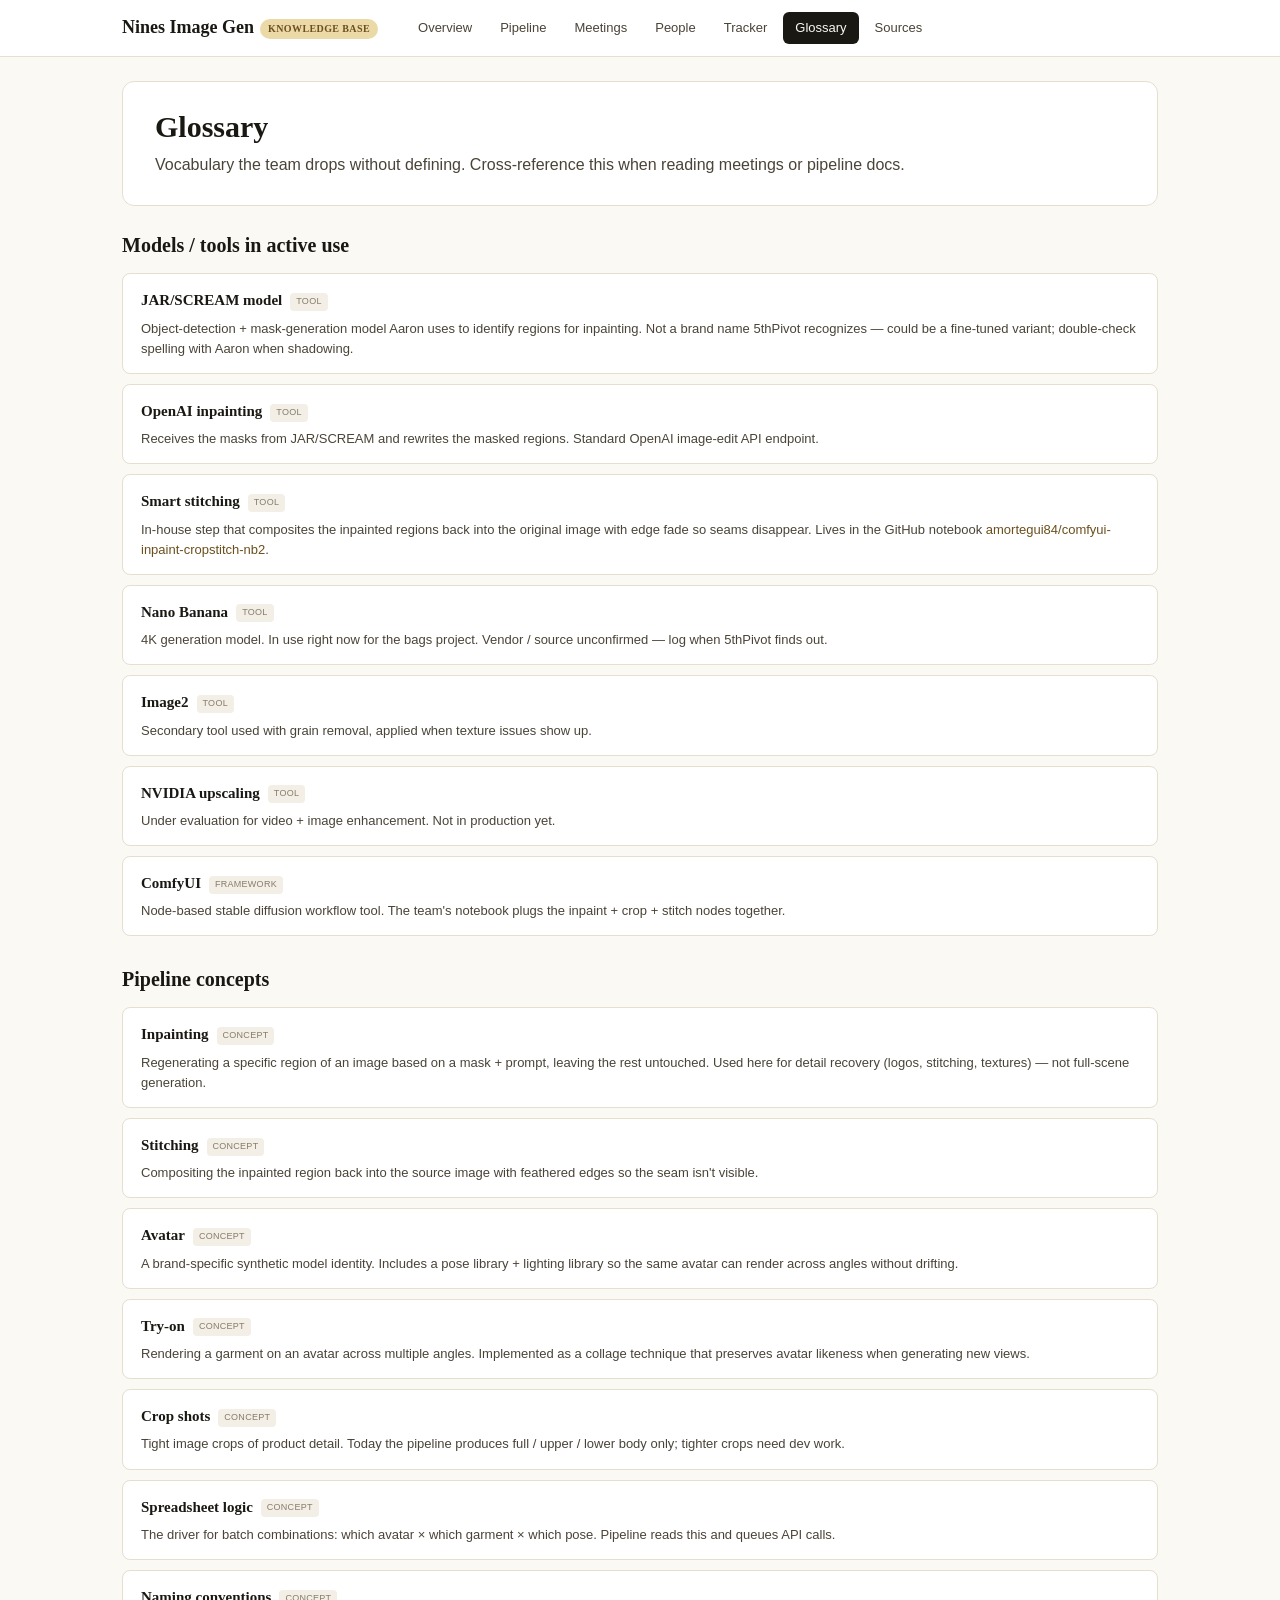
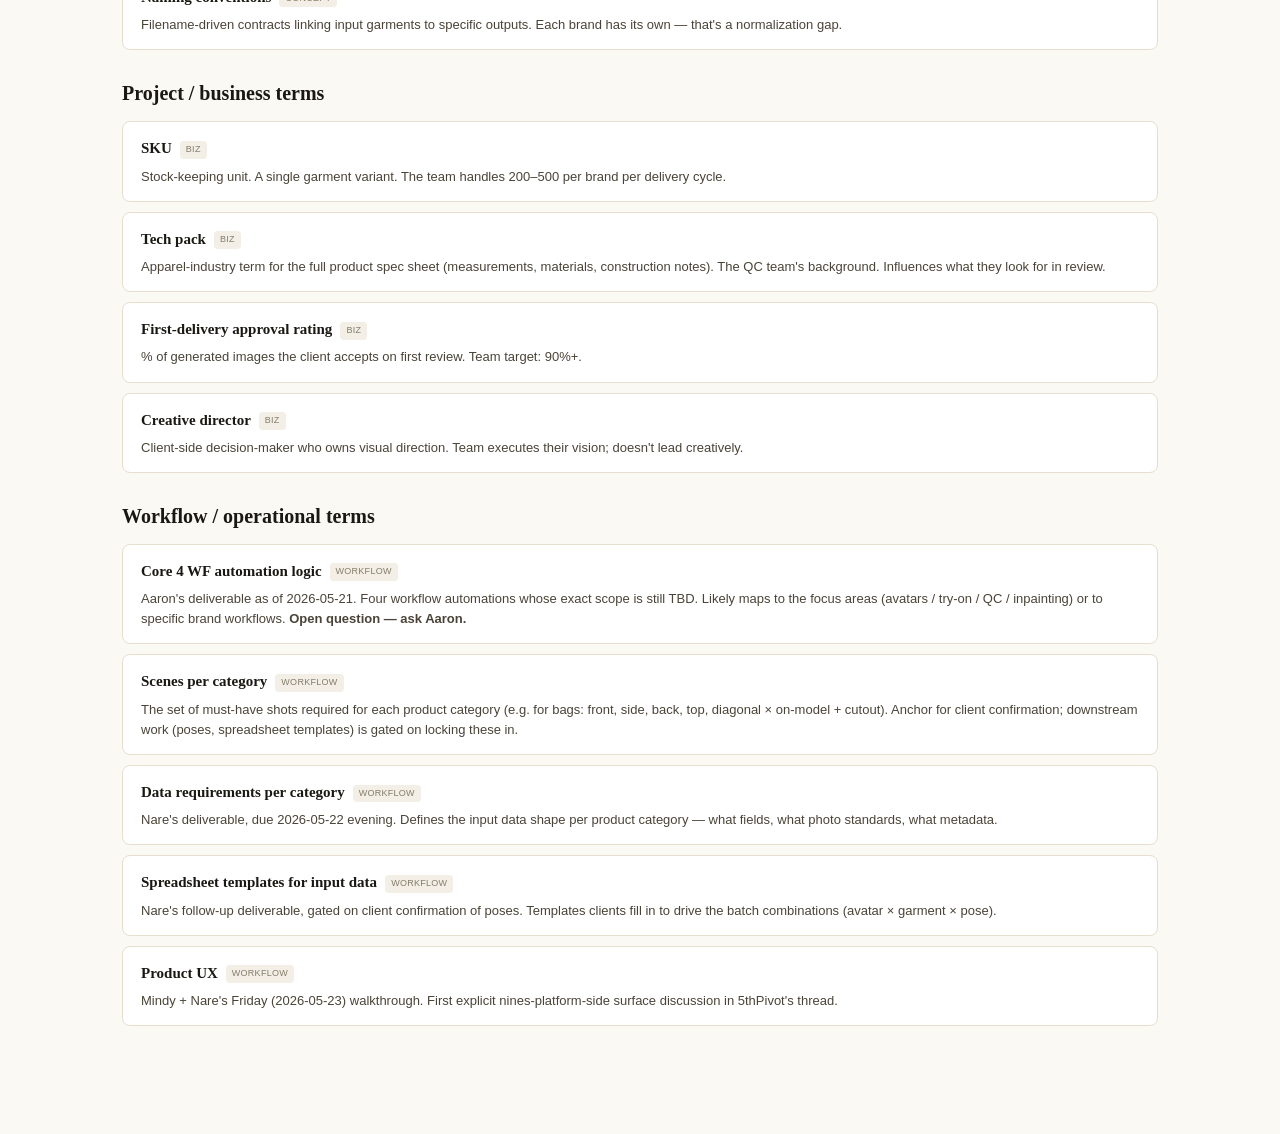
==== docs/glossary.html @ 3734b0fa "Initial commit: nines-image-gen knowledge base + Pages site" ====
<!doctype html>
<html lang="en">
<head>
<meta charset="utf-8">
<meta name="viewport" content="width=device-width,initial-scale=1">
<title>Nines Image Gen — Glossary</title>
<link rel="stylesheet" href="assets/styles.css">
</head>
<body>

<header class="topbar"><div class="topbar-inner">
  <span class="brand">Nines Image Gen<span class="brand-tag">Knowledge base</span></span>
  <nav class="nav">
    <a href="index.html">Overview</a>
    <a href="pipeline.html">Pipeline</a>
    <a href="meetings.html">Meetings</a>
    <a href="people.html">People</a>
    <a href="tracker.html">Tracker</a>
    <a href="glossary.html" class="active">Glossary</a>
    <a href="sources.html">Sources</a>
  </nav>
</div></header>

<main class="page">

<div class="hero">
  <h1>Glossary</h1>
  <p class="lede">Vocabulary the team drops without defining. Cross-reference this when reading meetings or pipeline docs.</p>
</div>

<section>
  <h2>Models / tools in active use</h2>

  <div class="term">
    <span class="name">JAR/SCREAM model<span class="name-tag">tool</span></span>
    <p>Object-detection + mask-generation model Aaron uses to identify regions for inpainting. Not a brand name 5thPivot recognizes — could be a fine-tuned variant; double-check spelling with Aaron when shadowing.</p>
  </div>

  <div class="term">
    <span class="name">OpenAI inpainting<span class="name-tag">tool</span></span>
    <p>Receives the masks from JAR/SCREAM and rewrites the masked regions. Standard OpenAI image-edit API endpoint.</p>
  </div>

  <div class="term">
    <span class="name">Smart stitching<span class="name-tag">tool</span></span>
    <p>In-house step that composites the inpainted regions back into the original image with edge fade so seams disappear. Lives in the GitHub notebook <a href="https://github.com/amortegui84/comfyui-inpaint-cropstitch-nb2" target="_blank">amortegui84/comfyui-inpaint-cropstitch-nb2</a>.</p>
  </div>

  <div class="term">
    <span class="name">Nano Banana<span class="name-tag">tool</span></span>
    <p>4K generation model. In use right now for the bags project. Vendor / source unconfirmed — log when 5thPivot finds out.</p>
  </div>

  <div class="term">
    <span class="name">Image2<span class="name-tag">tool</span></span>
    <p>Secondary tool used with grain removal, applied when texture issues show up.</p>
  </div>

  <div class="term">
    <span class="name">NVIDIA upscaling<span class="name-tag">tool</span></span>
    <p>Under evaluation for video + image enhancement. Not in production yet.</p>
  </div>

  <div class="term">
    <span class="name">ComfyUI<span class="name-tag">framework</span></span>
    <p>Node-based stable diffusion workflow tool. The team's notebook plugs the inpaint + crop + stitch nodes together.</p>
  </div>
</section>

<section>
  <h2>Pipeline concepts</h2>

  <div class="term">
    <span class="name">Inpainting<span class="name-tag">concept</span></span>
    <p>Regenerating a specific region of an image based on a mask + prompt, leaving the rest untouched. Used here for detail recovery (logos, stitching, textures) — not full-scene generation.</p>
  </div>

  <div class="term">
    <span class="name">Stitching<span class="name-tag">concept</span></span>
    <p>Compositing the inpainted region back into the source image with feathered edges so the seam isn't visible.</p>
  </div>

  <div class="term">
    <span class="name">Avatar<span class="name-tag">concept</span></span>
    <p>A brand-specific synthetic model identity. Includes a pose library + lighting library so the same avatar can render across angles without drifting.</p>
  </div>

  <div class="term">
    <span class="name">Try-on<span class="name-tag">concept</span></span>
    <p>Rendering a garment on an avatar across multiple angles. Implemented as a collage technique that preserves avatar likeness when generating new views.</p>
  </div>

  <div class="term">
    <span class="name">Crop shots<span class="name-tag">concept</span></span>
    <p>Tight image crops of product detail. Today the pipeline produces full / upper / lower body only; tighter crops need dev work.</p>
  </div>

  <div class="term">
    <span class="name">Spreadsheet logic<span class="name-tag">concept</span></span>
    <p>The driver for batch combinations: which avatar × which garment × which pose. Pipeline reads this and queues API calls.</p>
  </div>

  <div class="term">
    <span class="name">Naming conventions<span class="name-tag">concept</span></span>
    <p>Filename-driven contracts linking input garments to specific outputs. Each brand has its own — that's a normalization gap.</p>
  </div>
</section>

<section>
  <h2>Project / business terms</h2>

  <div class="term">
    <span class="name">SKU<span class="name-tag">biz</span></span>
    <p>Stock-keeping unit. A single garment variant. The team handles 200–500 per brand per delivery cycle.</p>
  </div>

  <div class="term">
    <span class="name">Tech pack<span class="name-tag">biz</span></span>
    <p>Apparel-industry term for the full product spec sheet (measurements, materials, construction notes). The QC team's background. Influences what they look for in review.</p>
  </div>

  <div class="term">
    <span class="name">First-delivery approval rating<span class="name-tag">biz</span></span>
    <p>% of generated images the client accepts on first review. Team target: 90%+.</p>
  </div>

  <div class="term">
    <span class="name">Creative director<span class="name-tag">biz</span></span>
    <p>Client-side decision-maker who owns visual direction. Team executes their vision; doesn't lead creatively.</p>
  </div>
</section>

<section>
  <h2>Workflow / operational terms</h2>

  <div class="term">
    <span class="name">Core 4 WF automation logic<span class="name-tag">workflow</span></span>
    <p>Aaron's deliverable as of 2026-05-21. Four workflow automations whose exact scope is still TBD. Likely maps to the focus areas (avatars / try-on / QC / inpainting) or to specific brand workflows. <strong>Open question — ask Aaron.</strong></p>
  </div>

  <div class="term">
    <span class="name">Scenes per category<span class="name-tag">workflow</span></span>
    <p>The set of must-have shots required for each product category (e.g. for bags: front, side, back, top, diagonal × on-model + cutout). Anchor for client confirmation; downstream work (poses, spreadsheet templates) is gated on locking these in.</p>
  </div>

  <div class="term">
    <span class="name">Data requirements per category<span class="name-tag">workflow</span></span>
    <p>Nare's deliverable, due 2026-05-22 evening. Defines the input data shape per product category — what fields, what photo standards, what metadata.</p>
  </div>

  <div class="term">
    <span class="name">Spreadsheet templates for input data<span class="name-tag">workflow</span></span>
    <p>Nare's follow-up deliverable, gated on client confirmation of poses. Templates clients fill in to drive the batch combinations (avatar × garment × pose).</p>
  </div>

  <div class="term">
    <span class="name">Product UX<span class="name-tag">workflow</span></span>
    <p>Mindy + Nare's Friday (2026-05-23) walkthrough. First explicit nines-platform-side surface discussion in 5thPivot's thread.</p>
  </div>
</section>

</main>
</body>
</html>
---- docs/assets/styles.css ----
:root {
  --bg: #fbf9f4;
  --bg-card: #ffffff;
  --bg-muted: #f3efe6;
  --border: #e6dfd0;
  --border-strong: #d4ccba;
  --ink: #1a1812;
  --ink-soft: #4a4438;
  --ink-mute: #847c6a;
  --accent: #6b4f1d;
  --accent-soft: #ecd9a8;
  --green: #2f7d3a;
  --green-bg: #e3f1d8;
  --amber: #b8740e;
  --amber-bg: #fbecc4;
  --red: #b1352c;
  --red-bg: #f5d8d3;
  --blue: #1e567a;
  --blue-bg: #d8e8f1;
  --gray-bg: #ece7da;
}

* { box-sizing: border-box; }

html, body {
  margin: 0;
  background: var(--bg);
  color: var(--ink);
  font-family: -apple-system, BlinkMacSystemFont, "Segoe UI", Roboto, sans-serif;
  font-size: 15px;
  line-height: 1.55;
}

a { color: var(--accent); text-decoration: none; }
a:hover { text-decoration: underline; }

.serif {
  font-family: "Iowan Old Style", "Palatino Linotype", Palatino, serif;
}

.page {
  max-width: 1100px;
  margin: 0 auto;
  padding: 24px 32px 80px;
}

/* Nav */
.topbar {
  background: var(--bg-card);
  border-bottom: 1px solid var(--border);
  position: sticky;
  top: 0;
  z-index: 10;
  backdrop-filter: blur(8px);
}
.topbar-inner {
  max-width: 1100px;
  margin: 0 auto;
  padding: 12px 32px;
  display: flex;
  align-items: center;
  gap: 20px;
  flex-wrap: wrap;
}
.brand {
  font-family: "Iowan Old Style", "Palatino Linotype", Palatino, serif;
  font-size: 18px;
  font-weight: 600;
  color: var(--ink);
  margin-right: 8px;
}
.brand-tag {
  display: inline-block;
  background: var(--accent-soft);
  color: var(--accent);
  font-size: 10px;
  padding: 2px 8px;
  border-radius: 999px;
  margin-left: 6px;
  vertical-align: middle;
  letter-spacing: 0.04em;
  text-transform: uppercase;
  font-weight: 600;
}
.nav { display: flex; gap: 4px; flex-wrap: wrap; }
.nav a {
  font-size: 13px;
  padding: 6px 12px;
  border-radius: 6px;
  color: var(--ink-soft);
}
.nav a:hover { background: var(--bg-muted); text-decoration: none; }
.nav a.active { background: var(--ink); color: var(--bg); }

/* Hero */
.hero {
  background: var(--bg-card);
  border: 1px solid var(--border);
  border-radius: 12px;
  padding: 28px 32px;
  margin-bottom: 24px;
}
.hero h1 {
  font-family: "Iowan Old Style", "Palatino Linotype", Palatino, serif;
  font-size: 30px;
  margin: 0 0 8px;
  color: var(--ink);
  line-height: 1.15;
}
.hero p.lede {
  font-size: 16px;
  color: var(--ink-soft);
  margin: 0;
  max-width: 780px;
}

/* Stat grid */
.stat-grid {
  display: grid;
  grid-template-columns: repeat(auto-fit, minmax(180px, 1fr));
  gap: 12px;
  margin-top: 20px;
}
.stat {
  background: var(--bg-muted);
  border: 1px solid var(--border);
  border-radius: 8px;
  padding: 14px 16px;
}
.stat-num {
  font-family: "Iowan Old Style", serif;
  font-size: 24px;
  color: var(--ink);
  font-weight: 600;
  line-height: 1;
}
.stat-label {
  font-size: 11px;
  color: var(--ink-mute);
  text-transform: uppercase;
  letter-spacing: 0.05em;
  margin-top: 6px;
}

/* Section */
section { margin-bottom: 28px; }
section > h2 {
  font-family: "Iowan Old Style", serif;
  font-size: 20px;
  margin: 0 0 12px;
  color: var(--ink);
}
section > p.muted {
  color: var(--ink-mute);
  font-size: 13px;
  margin-top: -8px;
  margin-bottom: 16px;
}

/* Cards */
.card-grid {
  display: grid;
  grid-template-columns: repeat(auto-fill, minmax(280px, 1fr));
  gap: 14px;
}
.card {
  background: var(--bg-card);
  border: 1px solid var(--border);
  border-radius: 10px;
  padding: 18px 20px;
}
.card h3 {
  margin: 0 0 8px;
  font-size: 15px;
  color: var(--ink);
}
.card p { margin: 0; font-size: 13.5px; color: var(--ink-soft); }
.card .meta {
  font-size: 11px;
  color: var(--ink-mute);
  text-transform: uppercase;
  letter-spacing: 0.04em;
  margin-bottom: 6px;
}

.card-large {
  background: var(--bg-card);
  border: 1px solid var(--border);
  border-radius: 10px;
  padding: 22px 26px;
  margin-bottom: 14px;
}
.card-large h3 {
  margin: 0 0 4px;
  font-family: "Iowan Old Style", serif;
  font-size: 18px;
  color: var(--ink);
}
.card-large .meta {
  font-size: 12px;
  color: var(--ink-mute);
  margin-bottom: 16px;
}
.card-large h4 {
  margin: 18px 0 6px;
  font-size: 12px;
  text-transform: uppercase;
  letter-spacing: 0.05em;
  color: var(--ink-mute);
}
.card-large ul { margin: 0; padding-left: 18px; }
.card-large li { margin-bottom: 4px; }

/* Badges */
.badge {
  display: inline-block;
  font-size: 10.5px;
  font-weight: 600;
  padding: 2px 8px;
  border-radius: 999px;
  text-transform: uppercase;
  letter-spacing: 0.04em;
  vertical-align: middle;
}
.badge-open    { background: var(--amber-bg); color: var(--amber); }
.badge-progress{ background: var(--blue-bg);  color: var(--blue);  }
.badge-done    { background: var(--green-bg); color: var(--green); }
.badge-blocked { background: var(--red-bg);   color: var(--red);   }
.badge-high    { background: var(--red-bg);   color: var(--red);   }
.badge-medium  { background: var(--amber-bg); color: var(--amber); }
.badge-low     { background: var(--gray-bg);  color: var(--ink-mute); }

/* Tables */
table {
  width: 100%;
  border-collapse: collapse;
  background: var(--bg-card);
  border: 1px solid var(--border);
  border-radius: 10px;
  overflow: hidden;
  font-size: 13.5px;
}
th, td {
  text-align: left;
  padding: 10px 14px;
  border-bottom: 1px solid var(--border);
  vertical-align: top;
}
tr:last-child td { border-bottom: none; }
th {
  background: var(--bg-muted);
  font-weight: 600;
  font-size: 11px;
  text-transform: uppercase;
  letter-spacing: 0.05em;
  color: var(--ink-mute);
}

/* Pipeline diagram */
.pipeline {
  background: var(--bg-card);
  border: 1px solid var(--border);
  border-radius: 12px;
  padding: 28px;
  margin-bottom: 24px;
  overflow-x: auto;
}
.pipeline-flow {
  display: flex;
  gap: 12px;
  align-items: center;
  flex-wrap: nowrap;
  min-width: max-content;
}
.flow-step {
  flex: 0 0 160px;
  background: var(--bg-muted);
  border: 1px solid var(--border-strong);
  border-radius: 8px;
  padding: 14px 16px;
  text-align: center;
}
.flow-step h4 {
  margin: 0 0 4px;
  font-size: 13px;
  color: var(--ink);
}
.flow-step p {
  margin: 0;
  font-size: 11px;
  color: var(--ink-mute);
  line-height: 1.4;
}
.flow-step.input  { border-color: #c7b88d; background: #f9eecd; }
.flow-step.engine { border-color: #b1d1bf; background: #def0e3; }
.flow-step.output { border-color: #b8c5d8; background: #dde6f1; }
.flow-arrow {
  font-size: 18px;
  color: var(--ink-mute);
  flex: 0 0 auto;
}

/* Glossary */
.term {
  background: var(--bg-card);
  border: 1px solid var(--border);
  border-radius: 8px;
  padding: 14px 18px;
  margin-bottom: 10px;
}
.term .name {
  font-weight: 600;
  color: var(--ink);
  font-family: "Iowan Old Style", serif;
  font-size: 15px;
}
.term .name-tag {
  display: inline-block;
  font-size: 9px;
  background: var(--bg-muted);
  color: var(--ink-mute);
  padding: 2px 6px;
  border-radius: 4px;
  margin-left: 8px;
  vertical-align: middle;
  font-weight: 500;
  letter-spacing: 0.03em;
  text-transform: uppercase;
  font-family: -apple-system, sans-serif;
}
.term p { margin: 6px 0 0; font-size: 13px; color: var(--ink-soft); }

/* People grid */
.people-grid {
  display: grid;
  grid-template-columns: repeat(auto-fill, minmax(260px, 1fr));
  gap: 12px;
}
.person {
  background: var(--bg-card);
  border: 1px solid var(--border);
  border-radius: 10px;
  padding: 16px 20px;
}
.person h3 {
  margin: 0 0 2px;
  font-family: "Iowan Old Style", serif;
  font-size: 16px;
}
.person .role {
  font-size: 12px;
  color: var(--ink-soft);
  margin-bottom: 8px;
}
.person .side {
  display: inline-block;
  font-size: 10px;
  font-weight: 600;
  padding: 2px 8px;
  border-radius: 999px;
  letter-spacing: 0.04em;
  text-transform: uppercase;
  margin-right: 4px;
}
.side-image { background: #f9eecd; color: var(--amber); }
.side-nines { background: #dde6f1; color: var(--blue); }
.side-5p    { background: #def0e3; color: var(--green); }
.side-ext   { background: #ece7da; color: var(--ink-mute); }
.person .tz { font-size: 11px; color: var(--ink-mute); margin-top: 8px; }
.person .note { font-size: 12px; color: var(--ink-soft); margin-top: 8px; padding-top: 8px; border-top: 1px dashed var(--border); }

/* Footer */
.foot {
  margin-top: 40px;
  font-size: 11px;
  color: var(--ink-mute);
  text-align: center;
}

/* Utility */
.row { display: flex; gap: 16px; flex-wrap: wrap; }
.col { flex: 1 1 300px; }
.mt-4 { margin-top: 24px; }
.mb-0 { margin-bottom: 0; }
.pill {
  display: inline-block;
  font-size: 11px;
  background: var(--bg-muted);
  color: var(--ink-soft);
  padding: 3px 10px;
  border-radius: 999px;
  margin-right: 6px;
  margin-bottom: 4px;
}
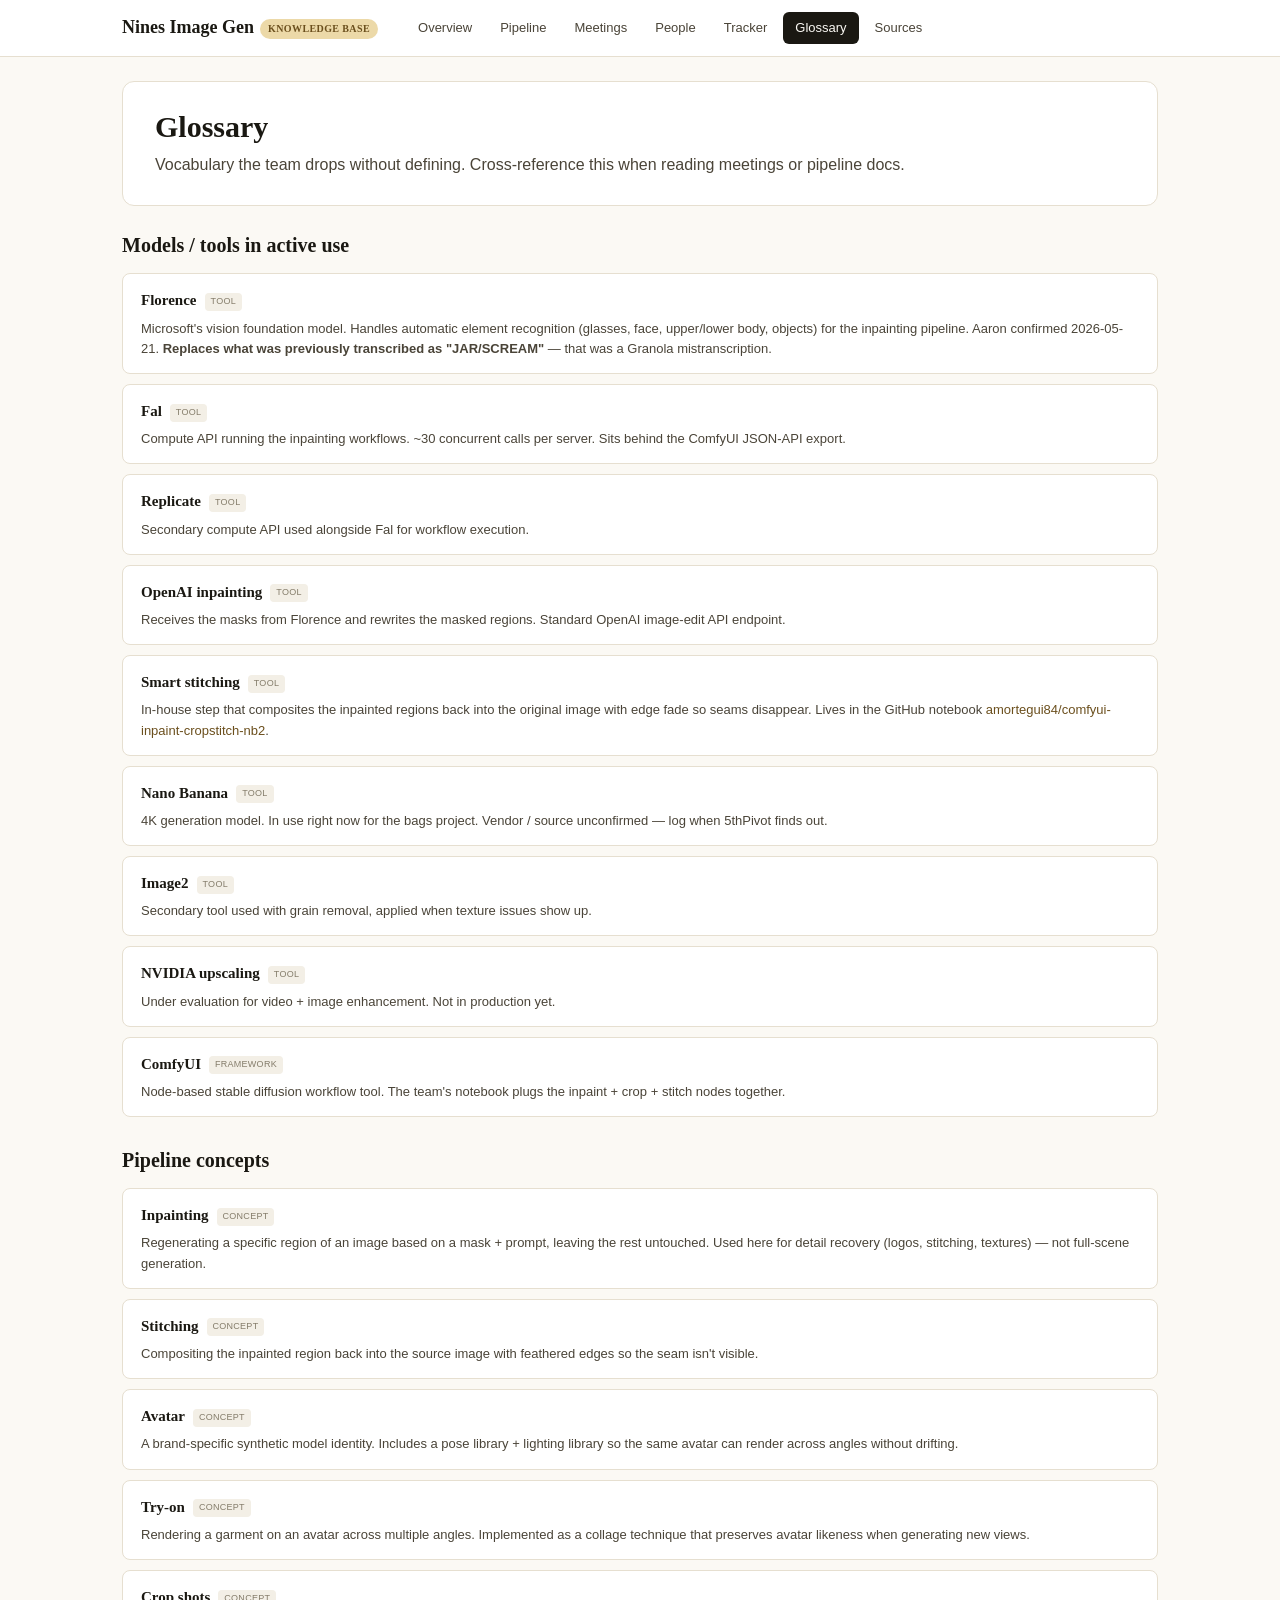
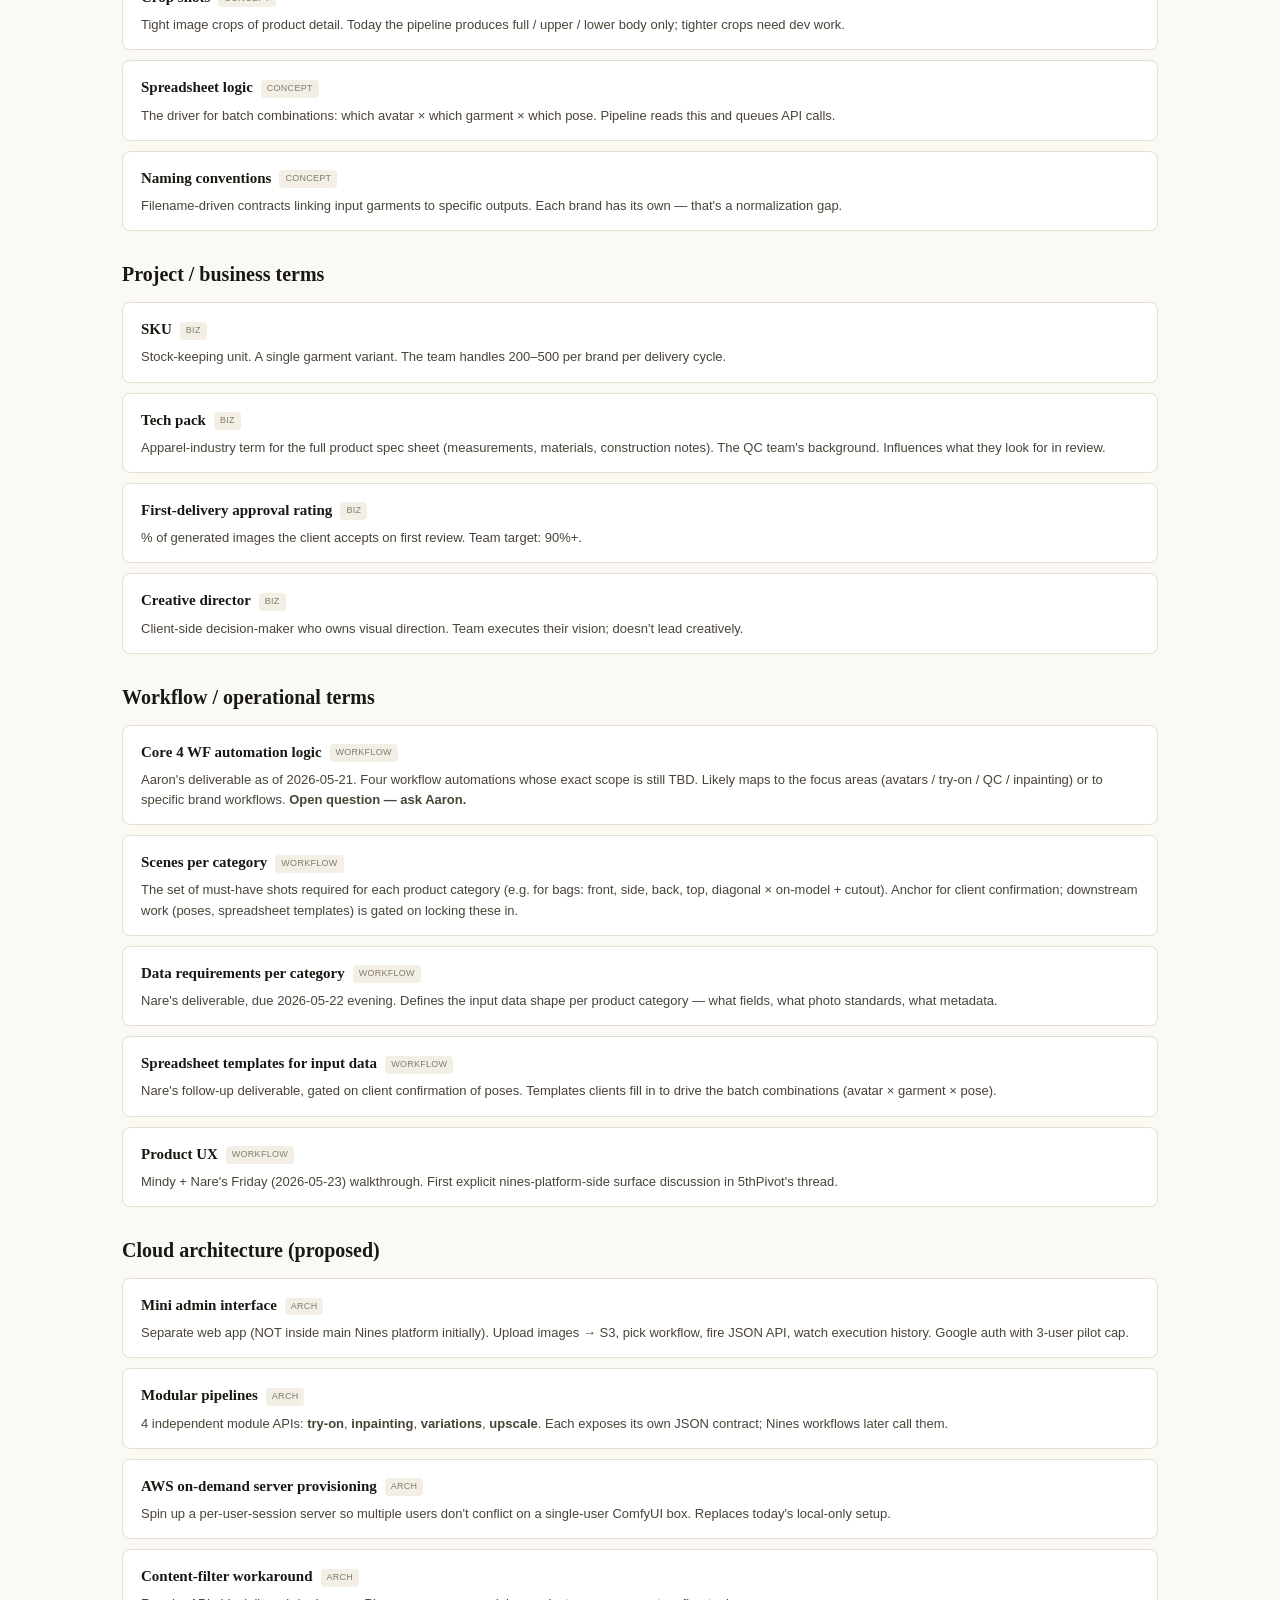
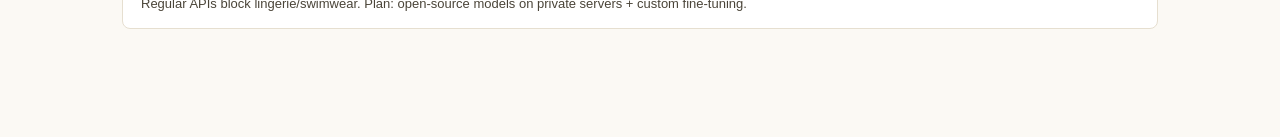
==== commit 1f20276a: "Capture 2026-05-21 cloud infra sync with Aaron - New meeting: cloud-infra-setup-with-aaron (modular " ====
--- a/docs/glossary.html
+++ b/docs/glossary.html
@@ -32,13 +32,23 @@
   <h2>Models / tools in active use</h2>
 
   <div class="term">
-    <span class="name">JAR/SCREAM model<span class="name-tag">tool</span></span>
-    <p>Object-detection + mask-generation model Aaron uses to identify regions for inpainting. Not a brand name 5thPivot recognizes — could be a fine-tuned variant; double-check spelling with Aaron when shadowing.</p>
+    <span class="name">Florence<span class="name-tag">tool</span></span>
+    <p>Microsoft's vision foundation model. Handles automatic element recognition (glasses, face, upper/lower body, objects) for the inpainting pipeline. Aaron confirmed 2026-05-21. <strong>Replaces what was previously transcribed as "JAR/SCREAM"</strong> — that was a Granola mistranscription.</p>
+  </div>
+
+  <div class="term">
+    <span class="name">Fal<span class="name-tag">tool</span></span>
+    <p>Compute API running the inpainting workflows. ~30 concurrent calls per server. Sits behind the ComfyUI JSON-API export.</p>
+  </div>
+
+  <div class="term">
+    <span class="name">Replicate<span class="name-tag">tool</span></span>
+    <p>Secondary compute API used alongside Fal for workflow execution.</p>
   </div>
 
   <div class="term">
     <span class="name">OpenAI inpainting<span class="name-tag">tool</span></span>
-    <p>Receives the masks from JAR/SCREAM and rewrites the masked regions. Standard OpenAI image-edit API endpoint.</p>
+    <p>Receives the masks from Florence and rewrites the masked regions. Standard OpenAI image-edit API endpoint.</p>
   </div>
 
   <div class="term">
@@ -159,6 +169,30 @@
   </div>
 </section>
 
+<section>
+  <h2>Cloud architecture (proposed)</h2>
+
+  <div class="term">
+    <span class="name">Mini admin interface<span class="name-tag">arch</span></span>
+    <p>Separate web app (NOT inside main Nines platform initially). Upload images → S3, pick workflow, fire JSON API, watch execution history. Google auth with 3-user pilot cap.</p>
+  </div>
+
+  <div class="term">
+    <span class="name">Modular pipelines<span class="name-tag">arch</span></span>
+    <p>4 independent module APIs: <strong>try-on</strong>, <strong>inpainting</strong>, <strong>variations</strong>, <strong>upscale</strong>. Each exposes its own JSON contract; Nines workflows later call them.</p>
+  </div>
+
+  <div class="term">
+    <span class="name">AWS on-demand server provisioning<span class="name-tag">arch</span></span>
+    <p>Spin up a per-user-session server so multiple users don't conflict on a single-user ComfyUI box. Replaces today's local-only setup.</p>
+  </div>
+
+  <div class="term">
+    <span class="name">Content-filter workaround<span class="name-tag">arch</span></span>
+    <p>Regular APIs block lingerie/swimwear. Plan: open-source models on private servers + custom fine-tuning.</p>
+  </div>
+</section>
+
 </main>
 </body>
 </html>
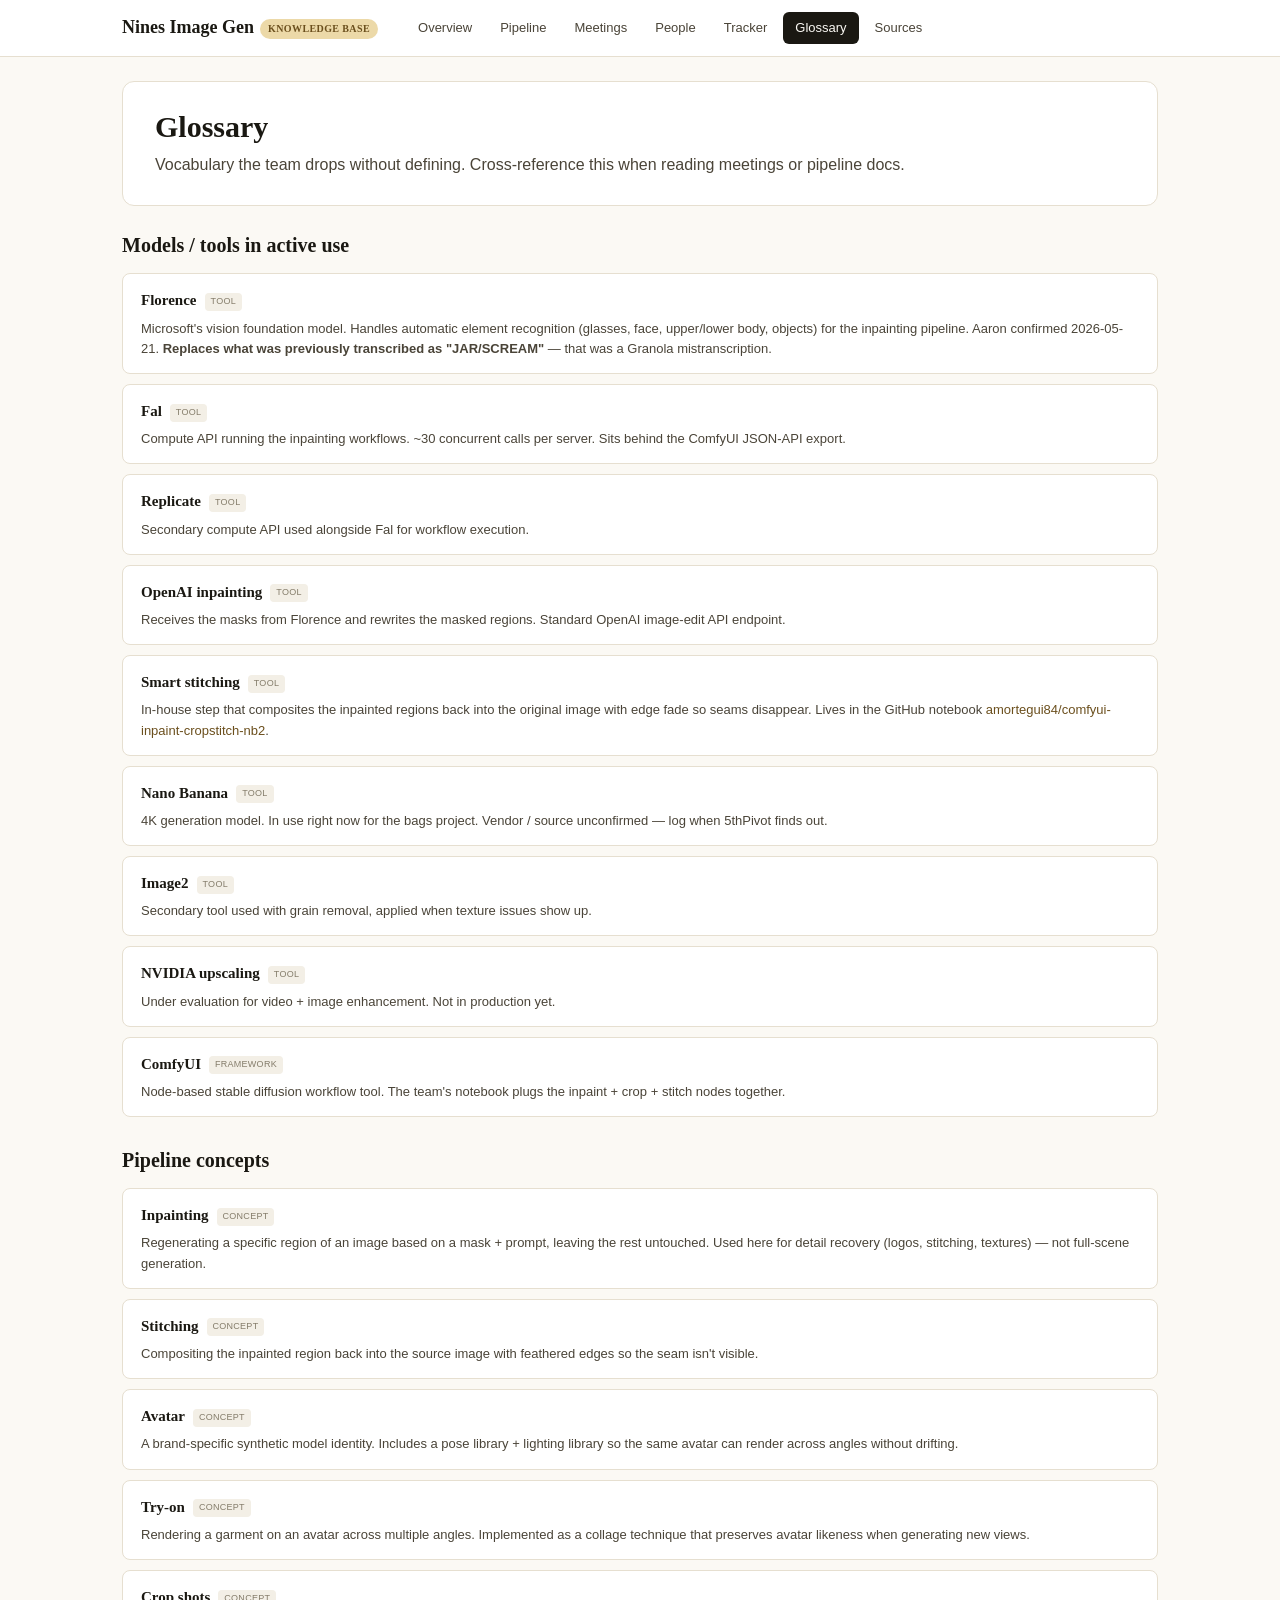
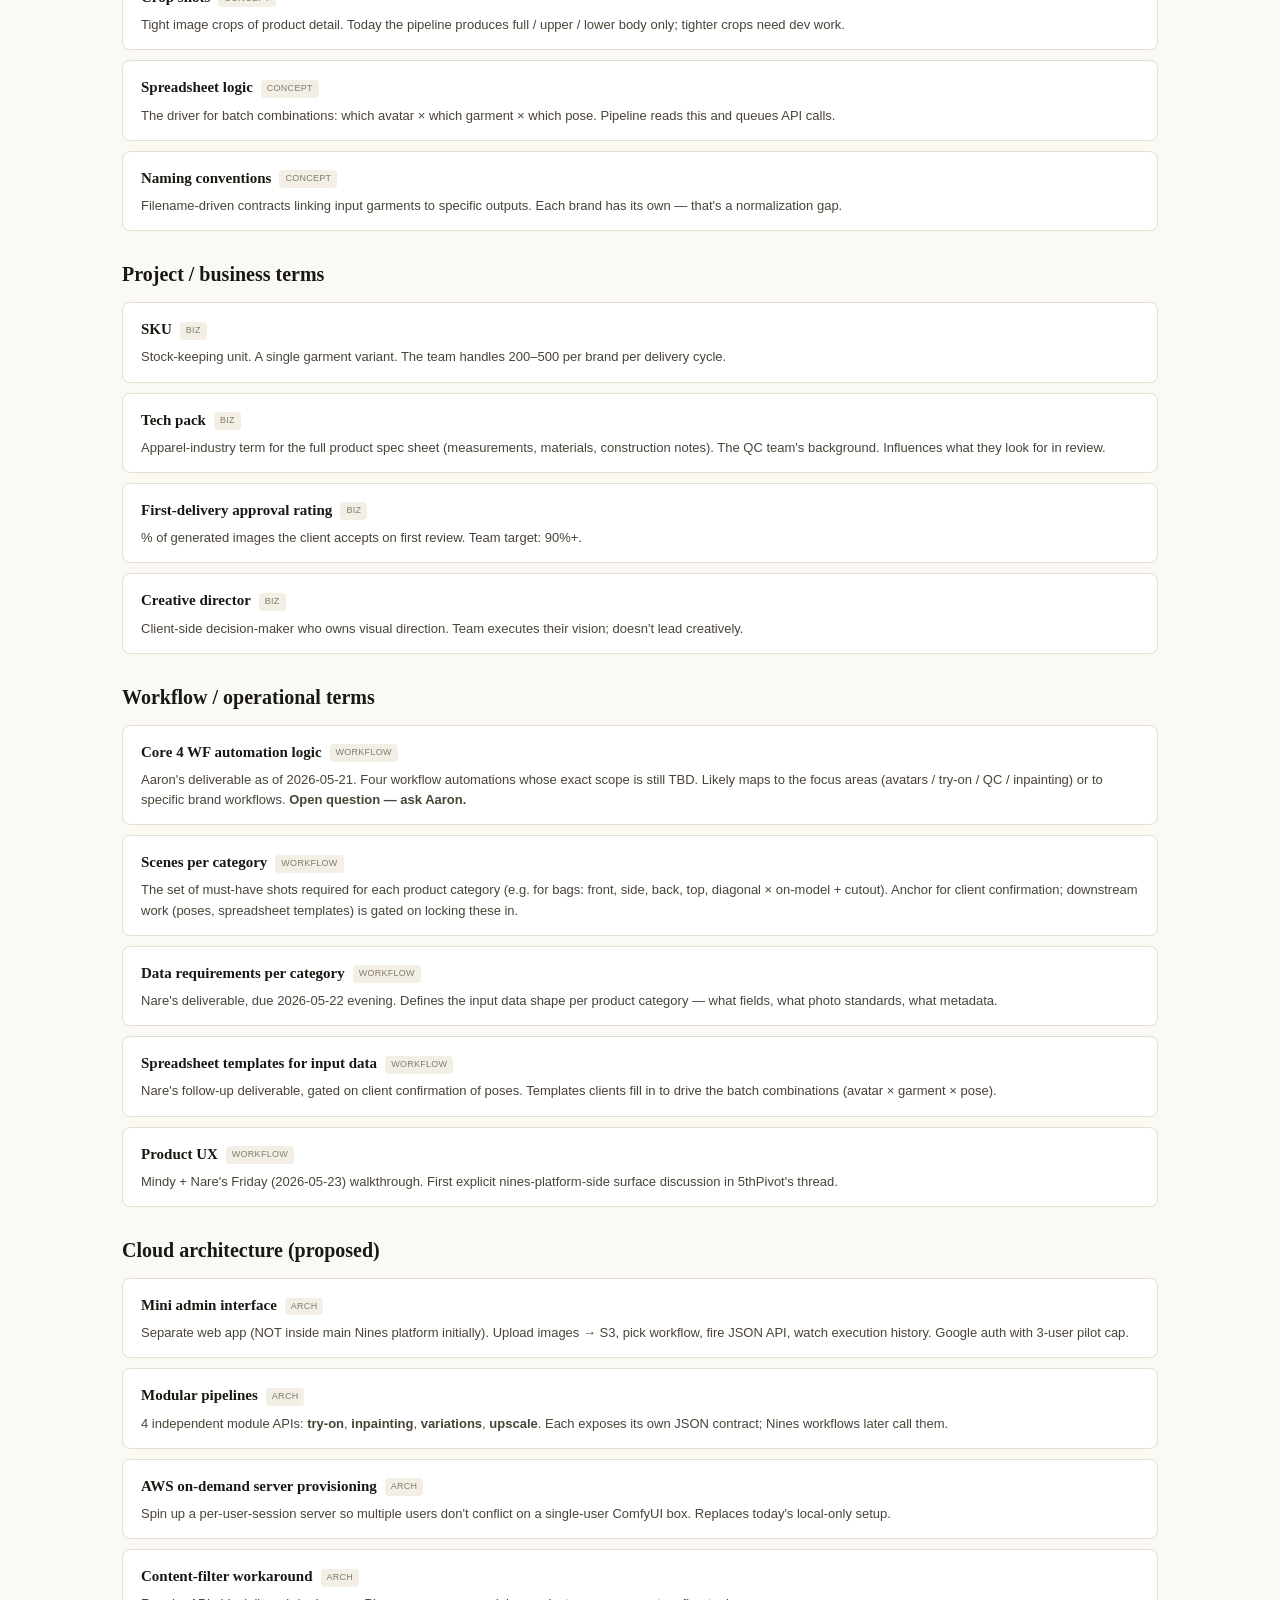
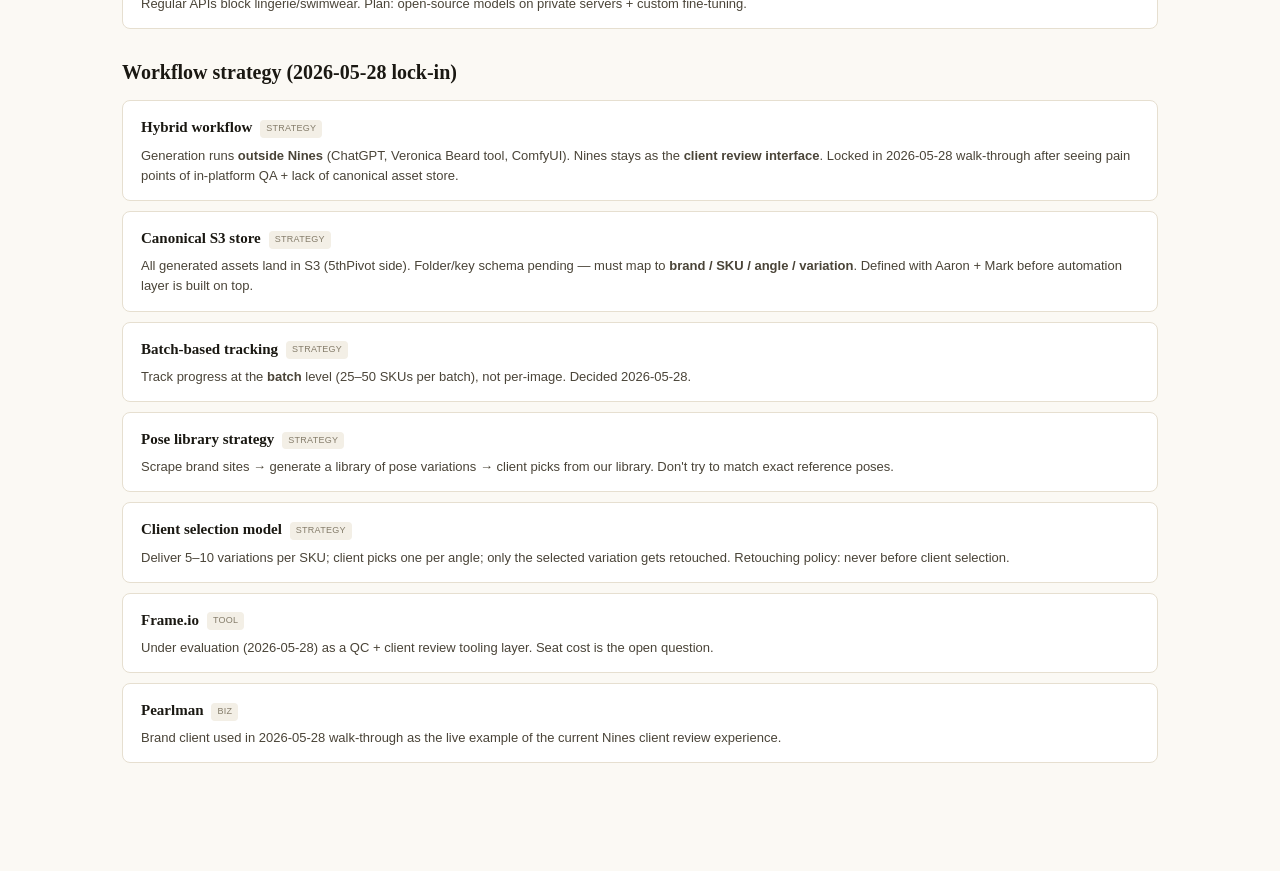
==== commit cae44fbe: "Capture 2026-05-28 product walk-through - New meeting: product-walkthrough (hybrid workflow + S3 can" ====
--- a/docs/glossary.html
+++ b/docs/glossary.html
@@ -193,6 +193,45 @@
   </div>
 </section>
 
+<section>
+  <h2>Workflow strategy (2026-05-28 lock-in)</h2>
+
+  <div class="term">
+    <span class="name">Hybrid workflow<span class="name-tag">strategy</span></span>
+    <p>Generation runs <strong>outside Nines</strong> (ChatGPT, Veronica Beard tool, ComfyUI). Nines stays as the <strong>client review interface</strong>. Locked in 2026-05-28 walk-through after seeing pain points of in-platform QA + lack of canonical asset store.</p>
+  </div>
+
+  <div class="term">
+    <span class="name">Canonical S3 store<span class="name-tag">strategy</span></span>
+    <p>All generated assets land in S3 (5thPivot side). Folder/key schema pending — must map to <strong>brand / SKU / angle / variation</strong>. Defined with Aaron + Mark before automation layer is built on top.</p>
+  </div>
+
+  <div class="term">
+    <span class="name">Batch-based tracking<span class="name-tag">strategy</span></span>
+    <p>Track progress at the <strong>batch</strong> level (25–50 SKUs per batch), not per-image. Decided 2026-05-28.</p>
+  </div>
+
+  <div class="term">
+    <span class="name">Pose library strategy<span class="name-tag">strategy</span></span>
+    <p>Scrape brand sites → generate a library of pose variations → client picks from our library. Don't try to match exact reference poses.</p>
+  </div>
+
+  <div class="term">
+    <span class="name">Client selection model<span class="name-tag">strategy</span></span>
+    <p>Deliver 5–10 variations per SKU; client picks one per angle; only the selected variation gets retouched. Retouching policy: never before client selection.</p>
+  </div>
+
+  <div class="term">
+    <span class="name">Frame.io<span class="name-tag">tool</span></span>
+    <p>Under evaluation (2026-05-28) as a QC + client review tooling layer. Seat cost is the open question.</p>
+  </div>
+
+  <div class="term">
+    <span class="name">Pearlman<span class="name-tag">biz</span></span>
+    <p>Brand client used in 2026-05-28 walk-through as the live example of the current Nines client review experience.</p>
+  </div>
+</section>
+
 </main>
 </body>
 </html>
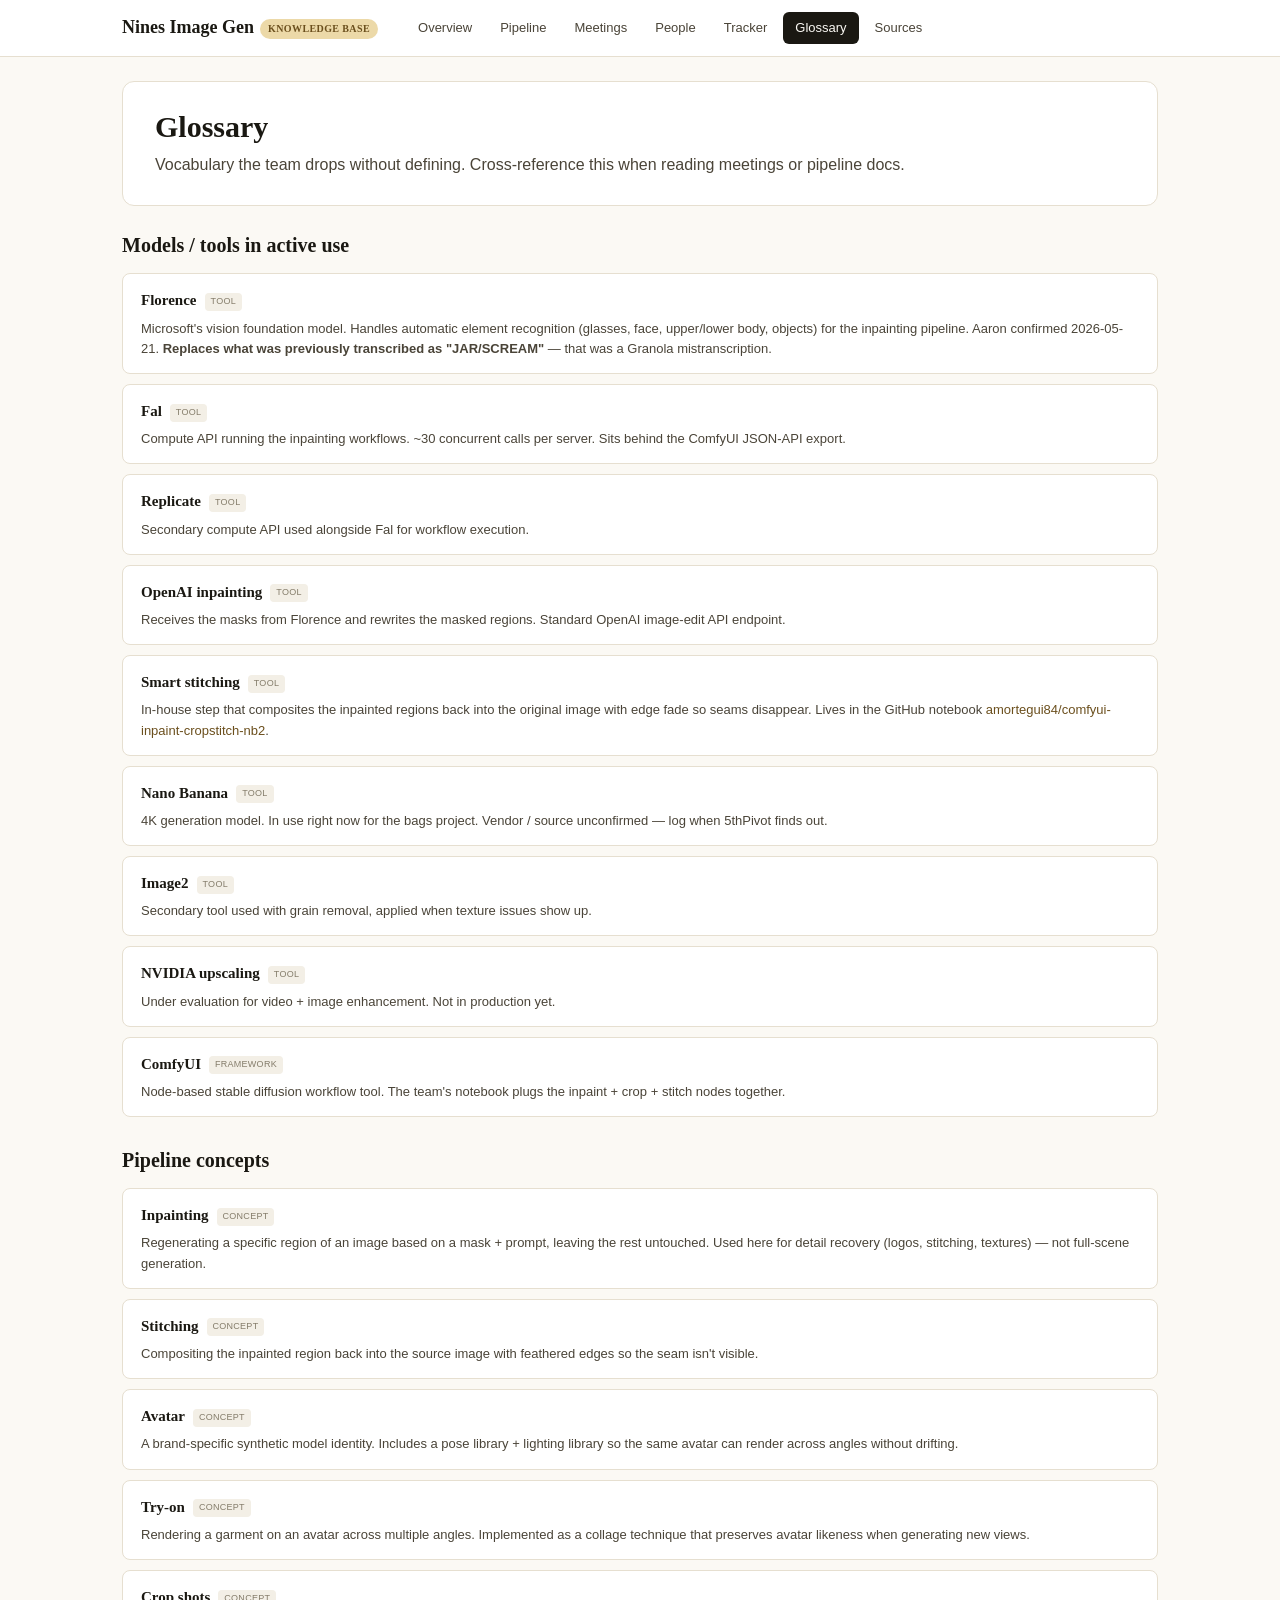
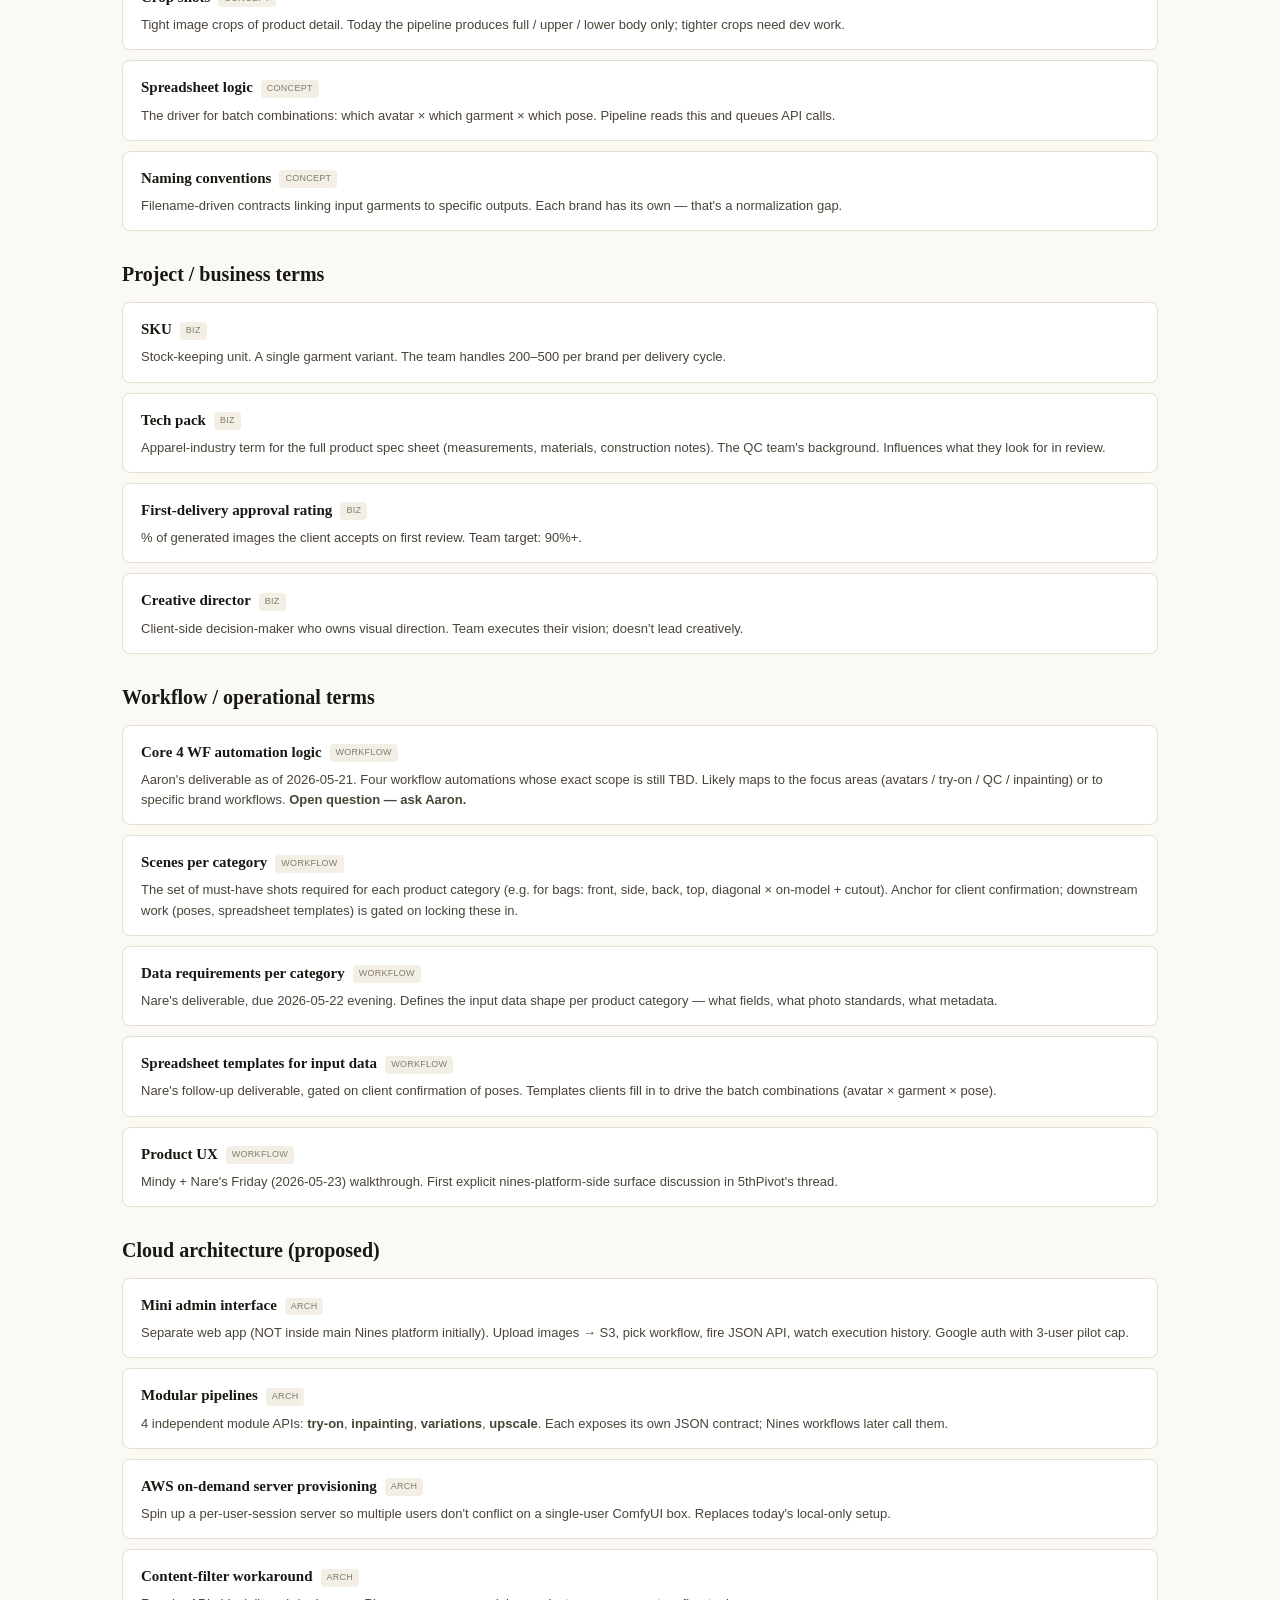
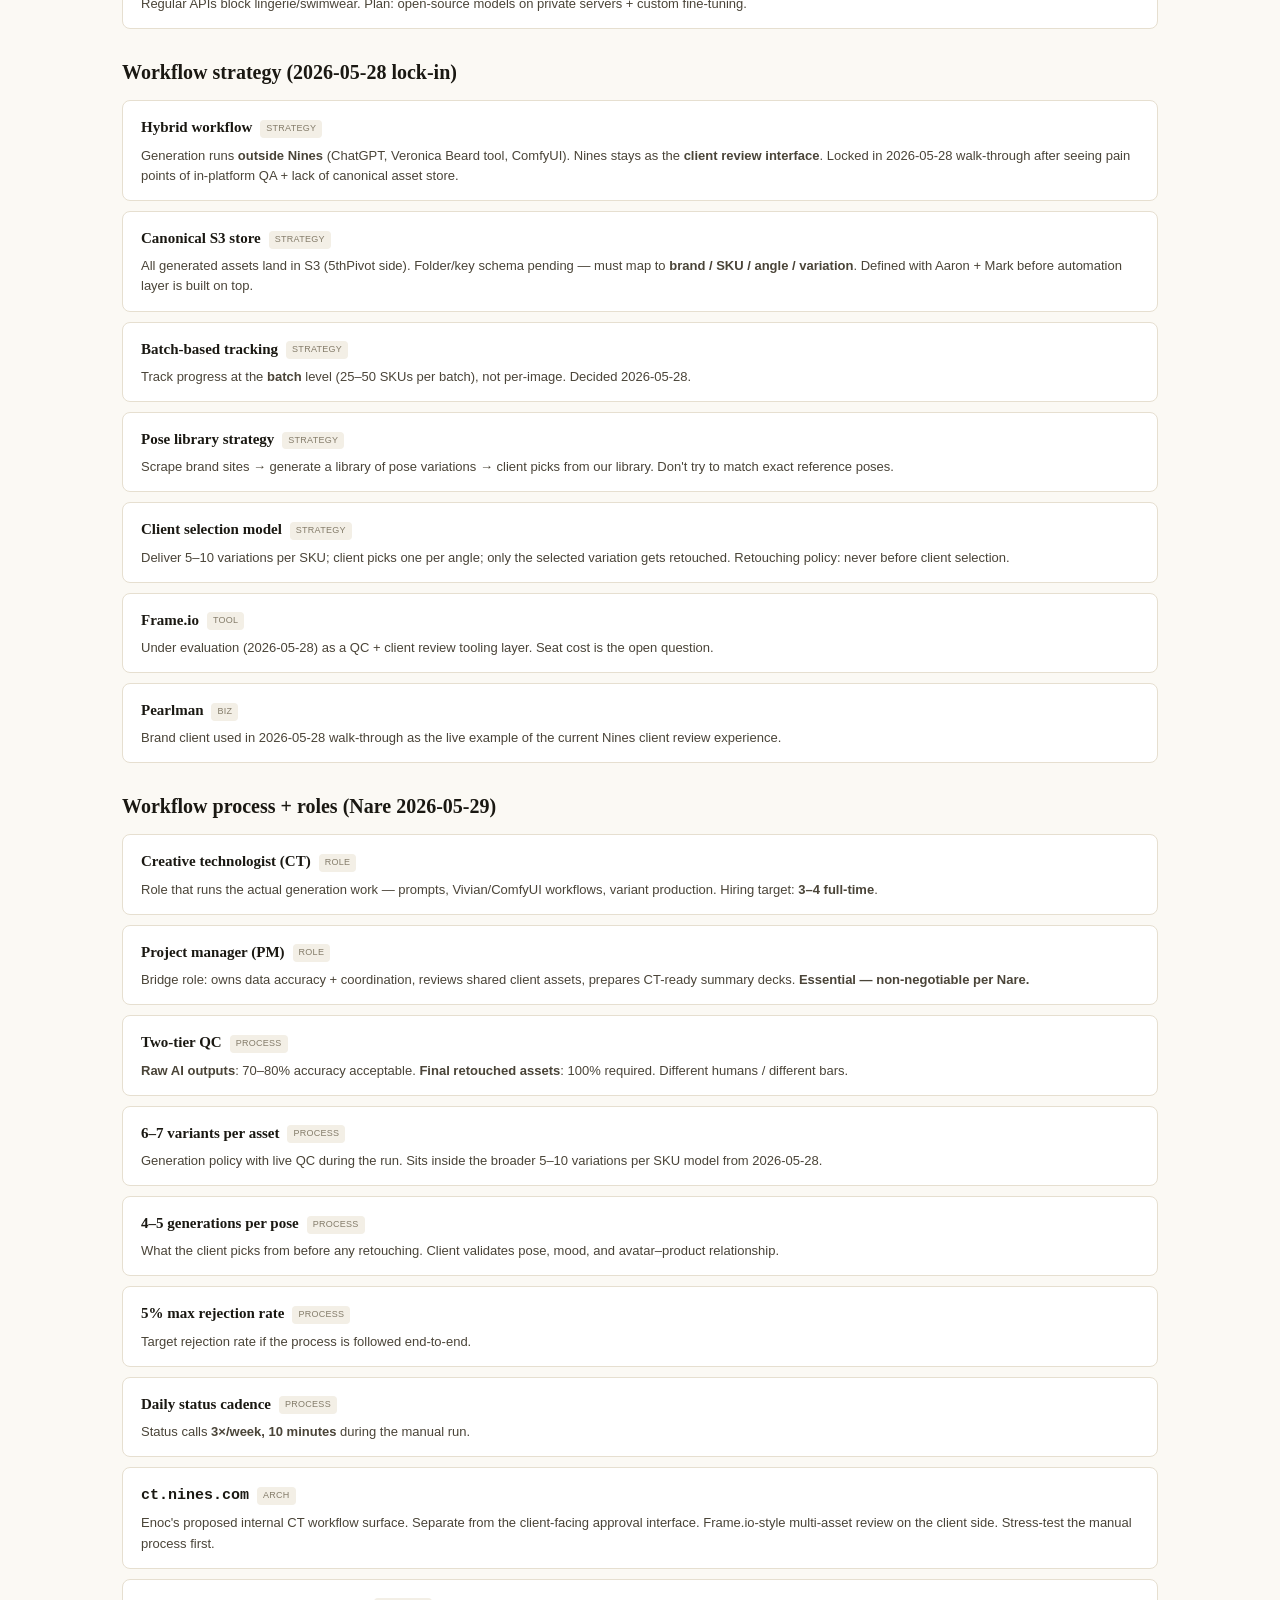
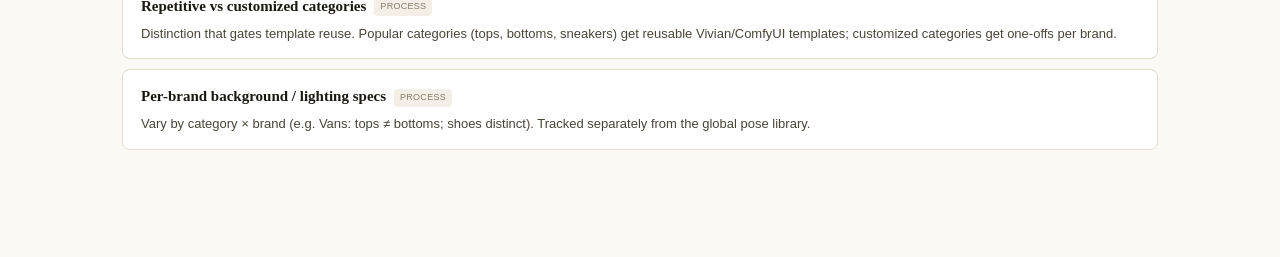
==== commit e5ab5d81: "Capture 2026-05-29 Nines Product Session — Nare's manual workflow proposal - New meeting note: 2026-" ====
--- a/docs/glossary.html
+++ b/docs/glossary.html
@@ -232,6 +232,60 @@
   </div>
 </section>
 
+<section>
+  <h2>Workflow process + roles (Nare 2026-05-29)</h2>
+
+  <div class="term">
+    <span class="name">Creative technologist (CT)<span class="name-tag">role</span></span>
+    <p>Role that runs the actual generation work — prompts, Vivian/ComfyUI workflows, variant production. Hiring target: <strong>3–4 full-time</strong>.</p>
+  </div>
+
+  <div class="term">
+    <span class="name">Project manager (PM)<span class="name-tag">role</span></span>
+    <p>Bridge role: owns data accuracy + coordination, reviews shared client assets, prepares CT-ready summary decks. <strong>Essential — non-negotiable per Nare.</strong></p>
+  </div>
+
+  <div class="term">
+    <span class="name">Two-tier QC<span class="name-tag">process</span></span>
+    <p><strong>Raw AI outputs</strong>: 70–80% accuracy acceptable. <strong>Final retouched assets</strong>: 100% required. Different humans / different bars.</p>
+  </div>
+
+  <div class="term">
+    <span class="name">6–7 variants per asset<span class="name-tag">process</span></span>
+    <p>Generation policy with live QC during the run. Sits inside the broader 5–10 variations per SKU model from 2026-05-28.</p>
+  </div>
+
+  <div class="term">
+    <span class="name">4–5 generations per pose<span class="name-tag">process</span></span>
+    <p>What the client picks from before any retouching. Client validates pose, mood, and avatar–product relationship.</p>
+  </div>
+
+  <div class="term">
+    <span class="name">5% max rejection rate<span class="name-tag">process</span></span>
+    <p>Target rejection rate if the process is followed end-to-end.</p>
+  </div>
+
+  <div class="term">
+    <span class="name">Daily status cadence<span class="name-tag">process</span></span>
+    <p>Status calls <strong>3×/week, 10 minutes</strong> during the manual run.</p>
+  </div>
+
+  <div class="term">
+    <span class="name"><code>ct.nines.com</code><span class="name-tag">arch</span></span>
+    <p>Enoc's proposed internal CT workflow surface. Separate from the client-facing approval interface. Frame.io-style multi-asset review on the client side. Stress-test the manual process first.</p>
+  </div>
+
+  <div class="term">
+    <span class="name">Repetitive vs customized categories<span class="name-tag">process</span></span>
+    <p>Distinction that gates template reuse. Popular categories (tops, bottoms, sneakers) get reusable Vivian/ComfyUI templates; customized categories get one-offs per brand.</p>
+  </div>
+
+  <div class="term">
+    <span class="name">Per-brand background / lighting specs<span class="name-tag">process</span></span>
+    <p>Vary by category × brand (e.g. Vans: tops ≠ bottoms; shoes distinct). Tracked separately from the global pose library.</p>
+  </div>
+</section>
+
 </main>
 </body>
 </html>
